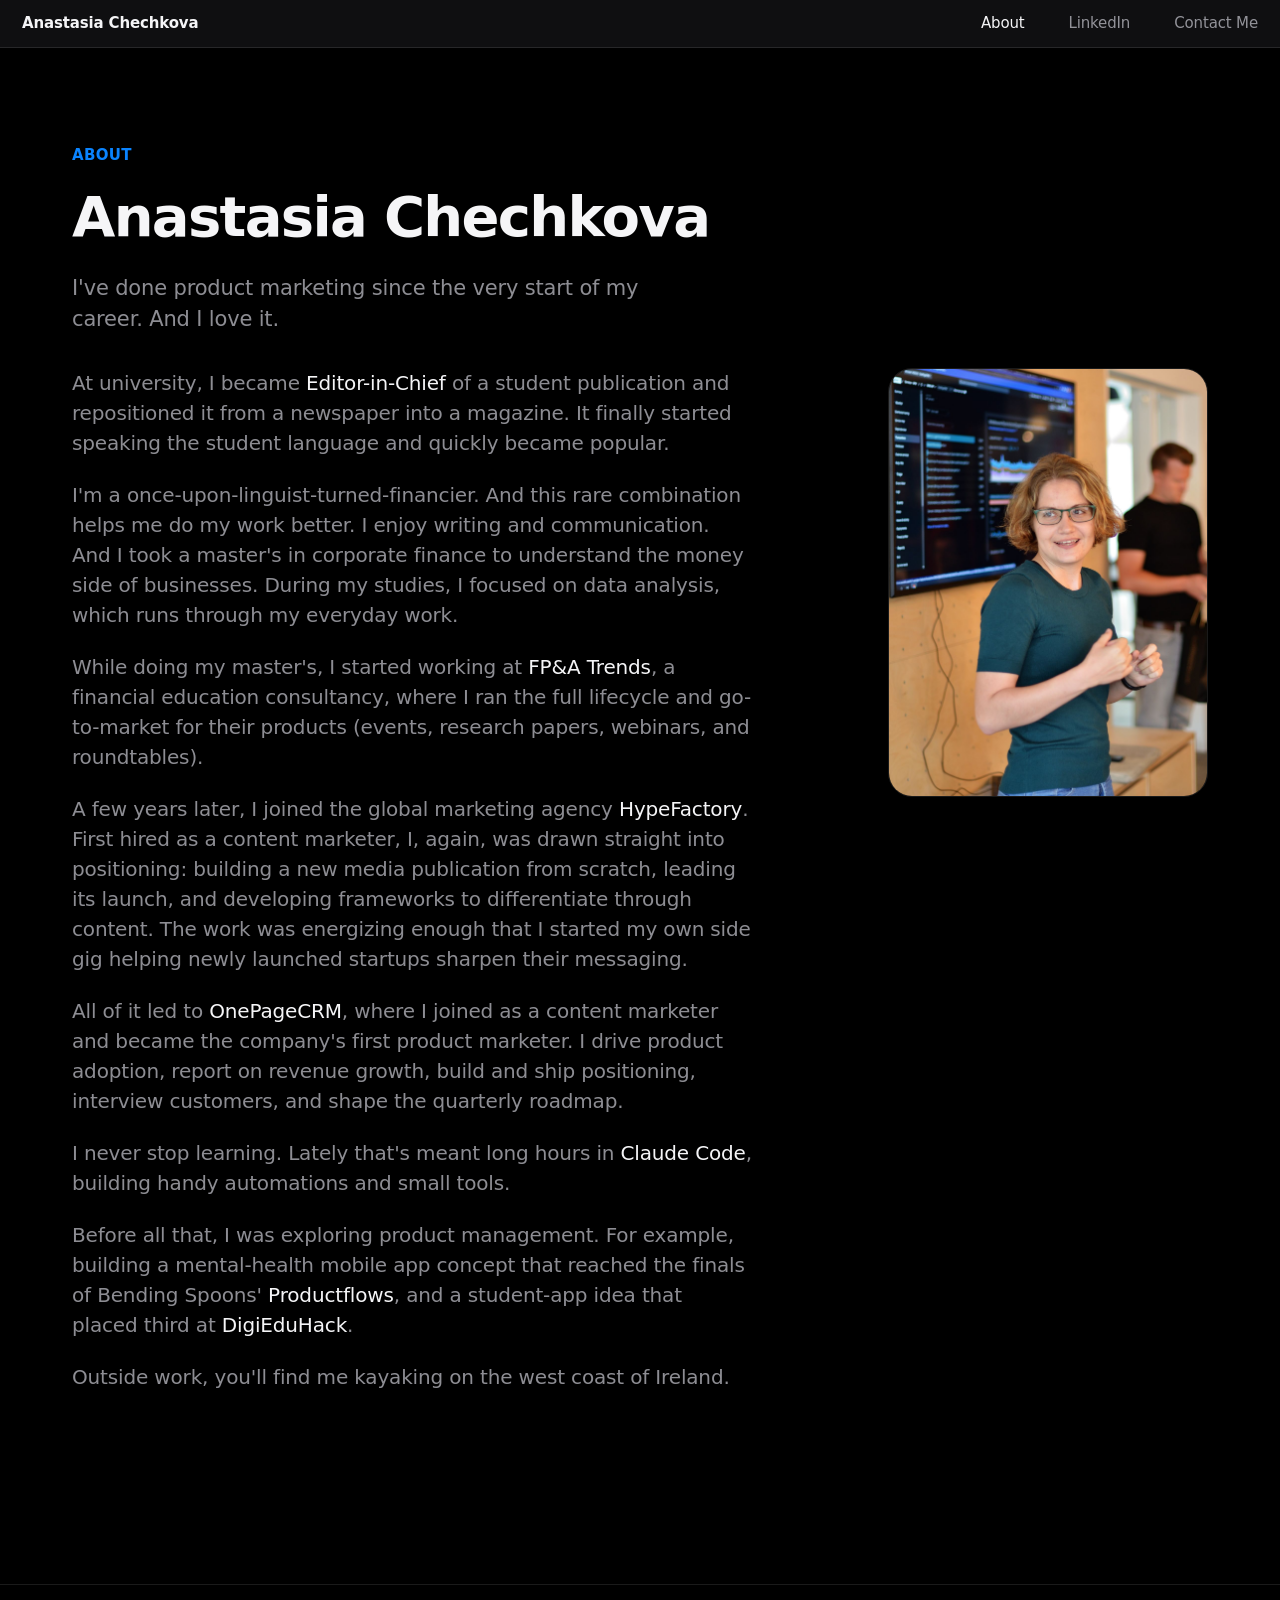
==== about/index.html @ 690389bf "Initial commit: personal website" ====
<!DOCTYPE html>
<html lang="en">
<head>
  <meta charset="UTF-8" />
  <meta name="viewport" content="width=device-width, initial-scale=1.0" />
  <meta name="color-scheme" content="dark" />
  <title>About — Anastasia Chechkova</title>
  <link rel="icon" href="data:image/svg+xml,%3Csvg xmlns='http://www.w3.org/2000/svg' viewBox='0 0 32 32'%3E%3Crect width='32' height='32' rx='7' fill='%23000000'/%3E%3Ctext x='16' y='22' font-family='-apple-system,system-ui,sans-serif' font-size='18' font-weight='600' fill='%230a84ff' text-anchor='middle'%3EA%3C/text%3E%3C/svg%3E" />
  <link rel="stylesheet" href="/styles.css" />
  <script async src="https://tally.so/widgets/embed.js"></script>
</head>
<body>
  <nav class="nav">
    <a href="/" class="brand">Anastasia Chechkova</a>
    <button class="nav-toggle" type="button" aria-label="Menu" aria-expanded="false" aria-controls="navMenu">
      <span></span><span></span><span></span>
    </button>
    <div class="nav-menu" id="navMenu">
    <!-- <a href="/projects/">Projects</a> -->
    <!-- <a href="/blog/">Blog</a> -->
    <a href="/about/" class="active">About</a>
    <a href="https://www.linkedin.com/in/anastasia-chechkova/" target="_blank" rel="noopener">LinkedIn</a>
    <a href="#" data-tally-open="zxRKqR" data-tally-layout="modal" data-tally-width="572" data-tally-hide-title="1" data-tally-emoji-text="👋" data-tally-emoji-animation="wave" data-tally-auto-close="2000">Contact Me</a>
    </div>
  </nav>

  <main>
    <header class="page-head reveal">
      <div class="eyebrow">About</div>
      <h1>Anastasia Chechkova</h1>
      <p>I've done product marketing since the very start of my career. And I love it.</p>
    </header>

    <section class="section" style="padding-top: 24px;">
      <div class="about-layout">
      <div class="prose reveal">
        <p>At university, I became <strong>Editor-in-Chief</strong> of a student publication and repositioned it from a newspaper into a magazine. It finally started speaking the student language and quickly became popular.</p>

        <p>I'm a once-upon-linguist-turned-financier. And this rare combination helps me do my work better. I enjoy writing and communication. And I took a master's in corporate finance to understand the money side of businesses. During my studies, I focused on data analysis, which runs through my everyday work.</p>

        <p>While doing my master's, I started working at <strong>FP&amp;A Trends</strong>, a financial education consultancy, where I ran the full lifecycle and go-to-market for their products (events, research papers, webinars, and roundtables).</p>

        <p>A few years later, I joined the global marketing agency <strong>HypeFactory</strong>. First hired as a content marketer, I, again, was drawn straight into positioning: building a new media publication from scratch, leading its launch, and developing frameworks to differentiate through content. The work was energizing enough that I started my own side gig helping newly launched startups sharpen their messaging.</p>

        <p>All of it led to <strong>OnePageCRM</strong>, where I joined as a content marketer and became the company's first product marketer. I drive product adoption, report on revenue growth, build and ship positioning, interview customers, and shape the quarterly roadmap.</p>

        <p>I never stop learning. Lately that's meant long hours in <strong>Claude Code</strong>, building handy automations and small tools.</p>

        <p>Before all that, I was exploring product management. For example, building a mental-health mobile app concept that reached the finals of Bending Spoons' <strong>Productflows</strong>, and a student-app idea that placed third at <strong>DigiEduHack</strong>.</p>

        <p>Outside work, you'll find me kayaking on the west coast of Ireland.</p>
      </div>

        <figure class="about-photo reveal">
          <img src="/assets/anastasia-talk.jpg" alt="Anastasia Chechkova presenting at a talk" />
        </figure>
      </div>
    </section>
  </main>

  <footer>© 2026 Anastasia Chechkova</footer>
  <script src="/scripts.js"></script>
</body>
</html>
---- styles.css ----
/* ==========================================================================
   Personal site — Apple HIG-inspired, dark mode
   Design tokens follow Apple's dark system palette & SF type scale.
   Edit values here; every page shares this file.
   ========================================================================== */

:root {
  /* Backgrounds (Apple dark: base black, elevated grays) */
  --bg:            #000000;
  --bg-elevated:   #1c1c1e;
  --bg-elevated-2: #2c2c2e;
  --hairline:      rgba(255, 255, 255, 0.10);

  /* Text (label colors per HIG) */
  --label:           #f5f5f7;
  --label-secondary: rgba(235, 235, 245, 0.60);
  --label-tertiary:  rgba(235, 235, 245, 0.30);

  /* Accent — system blue (dark) */
  --accent:       #0a84ff;
  --accent-hover: #409cff;

  /* Type — San Francisco with graceful fallbacks */
  --font: -apple-system, BlinkMacSystemFont, "SF Pro Display", "SF Pro Text",
          "Helvetica Neue", "Inter", system-ui, sans-serif;

  /* Rhythm */
  --radius:     18px;
  --radius-lg:  24px;
  --maxw:       1180px;
  --nav-h:      48px;
  --ease:       cubic-bezier(0.28, 0.11, 0.32, 1);
}

* { box-sizing: border-box; margin: 0; padding: 0; }

html { scroll-behavior: smooth; -webkit-text-size-adjust: 100%; }

body {
  font-family: var(--font);
  background: var(--bg);
  color: var(--label);
  line-height: 1.5;
  -webkit-font-smoothing: antialiased;
  -moz-osx-font-smoothing: grayscale;
  letter-spacing: -0.01em;
}

::selection { background: rgba(10, 132, 255, 0.35); }

a { color: var(--accent); text-decoration: none; transition: color 0.2s var(--ease); }
a:hover { color: var(--accent-hover); }

/* ---------- Navigation ------------------------------------------------- */
.nav {
  position: sticky;
  top: 0;
  z-index: 100;
  height: var(--nav-h);
  display: flex;
  align-items: center;
  padding: 0 22px;
  background: rgba(22, 22, 24, 0.72);
  backdrop-filter: saturate(180%) blur(20px);
  -webkit-backdrop-filter: saturate(180%) blur(20px);
  border-bottom: 1px solid var(--hairline);
}

.nav a {
  color: var(--label-secondary);
  font-size: 15px;
  font-weight: 400;
  letter-spacing: -0.01em;
  transition: color 0.2s var(--ease);
}
.nav a:hover { color: var(--label); }
.nav a.brand { color: var(--label); font-weight: 600; margin-right: auto; }
.nav a.active { color: var(--label); }

.nav-menu { display: flex; align-items: center; gap: clamp(20px, 4vw, 44px); }

/* Hamburger button (hidden on desktop) */
.nav-toggle {
  display: none;
  flex-direction: column;
  justify-content: center;
  gap: 5px;
  width: 40px;
  height: 40px;
  margin-left: 8px;
  padding: 8px;
  background: none;
  border: 0;
  cursor: pointer;
}
.nav-toggle span {
  display: block;
  width: 22px;
  height: 2px;
  border-radius: 2px;
  background: var(--label-secondary);
  transition: transform 0.25s var(--ease), opacity 0.25s var(--ease);
}
/* Morph to an X when open */
.nav-toggle.open span:nth-child(1) { transform: translateY(7px) rotate(45deg); }
.nav-toggle.open span:nth-child(2) { opacity: 0; }
.nav-toggle.open span:nth-child(3) { transform: translateY(-7px) rotate(-45deg); }

@media (max-width: 640px) {
  .nav-toggle { display: flex; }
  .nav-menu {
    position: absolute;
    top: var(--nav-h);
    left: 0;
    right: 0;
    display: none;
    flex-direction: column;
    align-items: stretch;
    gap: 0;
    padding: 6px 22px 14px;
    background: #161618;
    backdrop-filter: saturate(180%) blur(20px);
    -webkit-backdrop-filter: saturate(180%) blur(20px);
    border-bottom: 1px solid var(--hairline);
  }
  .nav-menu.open { display: flex; }
  .nav-menu a { padding: 13px 0; font-size: 17px; border-bottom: 1px solid var(--hairline); }
  .nav-menu a:last-child { border-bottom: 0; }
}

/* ---------- Layout ----------------------------------------------------- */
main { max-width: var(--maxw); margin: 0 auto; padding: 0 22px; }

.section { padding: clamp(56px, 12vw, 130px) 0; }

/* ---------- Hero (full-width top block) ------------------------------- */
.hero-top {
  padding: clamp(72px, 15vh, 156px) 0 clamp(44px, 8vh, 88px);
}
.hero-top h1 {
  font-size: clamp(42px, 7vw, 82px);
  font-weight: 600;
  letter-spacing: -0.035em;
  line-height: 1.03;
  max-width: 16ch;
}
.hero-top p {
  font-size: clamp(18px, 2.3vw, 22px);
  color: var(--label-secondary);
  max-width: 560px;
  margin-top: 24px;
}
.hero-top .btn-row { justify-content: flex-start; margin-top: 34px; }

/* gradient name + waving hand (reusable) */
.grad {
  background: linear-gradient(180deg, #ffffff 0%, #b8b8bd 100%);
  -webkit-background-clip: text;
  background-clip: text;
  color: transparent;
}
.wave { display: inline-block; transform-origin: 70% 80%; }
@media (prefers-reduced-motion: no-preference) {
  .wave { animation: wave 2.8s ease-in-out 0.8s infinite; }
  @keyframes wave {
    0%, 55%, 100% { transform: rotate(0deg); }
    62% { transform: rotate(9deg); }
    72% { transform: rotate(-5deg); }
    82% { transform: rotate(7deg); }
    92% { transform: rotate(-2deg); }
  }
}

/* ---------- Section head (title + see-all link) ---------------------- */
.section-head {
  display: flex;
  align-items: baseline;
  justify-content: space-between;
  gap: 20px;
  margin-bottom: 26px;
}
.section-head h2 {
  font-size: clamp(24px, 3vw, 34px);
  font-weight: 600;
  letter-spacing: -0.025em;
}
.see-all { font-size: 15px; font-weight: 500; white-space: nowrap; }

/* ---------- Project cards -------------------------------------------- */
.proj-grid {
  display: grid;
  gap: 20px;
  grid-template-columns: repeat(auto-fill, minmax(300px, 1fr));
}
.proj-card {
  display: flex;
  flex-direction: column;
  background: var(--bg-elevated);
  border: 1px solid var(--hairline);
  border-radius: var(--radius-lg);
  padding: 26px 28px 24px;
  transition: transform 0.35s var(--ease), background 0.35s var(--ease), border-color 0.35s var(--ease);
}
.proj-card:hover {
  transform: translateY(-4px);
  background: var(--bg-elevated-2);
  border-color: rgba(255, 255, 255, 0.18);
}
.proj-card .year {
  color: var(--label-tertiary);
  font-size: 14px;
  font-variant-numeric: tabular-nums;
}
.proj-card h3 {
  font-size: 22px;
  font-weight: 600;
  letter-spacing: -0.02em;
  color: var(--accent);
  margin-top: 6px;
  transition: color 0.2s var(--ease);
}
.proj-card:hover h3 { color: var(--accent-hover); }
.proj-card p {
  color: var(--label-secondary);
  font-size: 16px;
  margin-top: 10px;
  flex: 1;
}
.proj-actions { display: flex; flex-wrap: wrap; gap: 10px; margin-top: 22px; }
.proj-btn {
  display: inline-flex;
  align-items: center;
  gap: 6px;
  padding: 8px 16px;
  border-radius: 10px;
  background: var(--bg-elevated-2);
  border: 1px solid var(--hairline);
  color: var(--label);
  font-size: 14px;
  font-weight: 500;
  transition: transform 0.2s var(--ease), background 0.2s var(--ease), border-color 0.2s var(--ease);
}
.proj-btn:hover {
  background: #3a3a3c;
  color: var(--label);
  border-color: rgba(255, 255, 255, 0.22);
  transform: translateY(-1px);
}

@media (max-width: 640px) {
  .hero-top { padding-top: clamp(56px, 12vh, 96px); }
}

/* ---------- Buttons ---------------------------------------------------- */
.btn-row { display: flex; gap: 14px; flex-wrap: wrap; justify-content: center; margin-top: 8px; }

.btn {
  display: inline-flex;
  align-items: center;
  gap: 8px;
  padding: 12px 24px;
  border-radius: 980px;
  font-size: 16px;
  font-weight: 500;
  transition: transform 0.2s var(--ease), background 0.2s var(--ease), opacity 0.2s var(--ease);
}
.btn-primary { background: var(--accent); color: #fff; }
.btn-primary:hover { background: var(--accent-hover); color: #fff; transform: scale(1.02); }
.btn-secondary { background: var(--bg-elevated-2); color: var(--label); }
.btn-secondary:hover { color: var(--label); background: #3a3a3c; transform: scale(1.02); }

/* ---------- Page headers ---------------------------------------------- */
.page-head { padding: clamp(48px, 9vw, 96px) 0 8px; }
.page-head .eyebrow {
  color: var(--accent);
  font-size: 15px;
  font-weight: 600;
  letter-spacing: 0.02em;
  text-transform: uppercase;
}
.page-head h1 {
  font-size: clamp(34px, 6vw, 56px);
  font-weight: 600;
  letter-spacing: -0.03em;
  margin-top: 8px;
}
.page-head p {
  color: var(--label-secondary);
  font-size: clamp(17px, 2.2vw, 21px);
  max-width: 640px;
  margin-top: 14px;
}

/* ---------- Cards / grid ---------------------------------------------- */
.grid { display: grid; gap: 20px; grid-template-columns: repeat(auto-fill, minmax(280px, 1fr)); }

.card {
  background: var(--bg-elevated);
  border: 1px solid var(--hairline);
  border-radius: var(--radius-lg);
  padding: 28px;
  transition: transform 0.35s var(--ease), background 0.35s var(--ease), border-color 0.35s var(--ease);
}
.card:hover { transform: translateY(-4px); background: var(--bg-elevated-2); border-color: rgba(255,255,255,0.18); }

.card .tag {
  display: inline-block;
  font-size: 12px;
  font-weight: 600;
  letter-spacing: 0.04em;
  text-transform: uppercase;
  color: var(--label-tertiary);
  margin-bottom: 14px;
}
.card h3 { font-size: 22px; font-weight: 600; letter-spacing: -0.02em; margin-bottom: 8px; }
.card p { color: var(--label-secondary); font-size: 16px; }
.card .arrow { color: var(--accent); font-size: 15px; font-weight: 500; margin-top: 18px; display: inline-block; }

/* ---------- Blog list -------------------------------------------------- */
.post-list { display: flex; flex-direction: column; }
.post {
  display: flex;
  justify-content: space-between;
  align-items: baseline;
  gap: 24px;
  padding: 26px 4px;
  border-bottom: 1px solid var(--hairline);
  transition: padding-left 0.3s var(--ease);
}
.post:hover { padding-left: 12px; }
.post:first-child { border-top: 1px solid var(--hairline); }
.post .meta { color: var(--label-tertiary); font-size: 14px; white-space: nowrap; }
.post h3 { font-size: 21px; font-weight: 500; letter-spacing: -0.02em; color: var(--label); }
.post p { color: var(--label-secondary); font-size: 16px; margin-top: 6px; }

/* ---------- About ------------------------------------------------------ */
.about-layout {
  display: grid;
  grid-template-columns: minmax(0, 1fr) 320px;
  gap: clamp(32px, 5vw, 68px);
  align-items: start;
}
.about-photo { position: sticky; top: calc(var(--nav-h) + 32px); }
.about-photo img {
  width: 100%;
  display: block;
  border-radius: var(--radius-lg);
  border: 1px solid var(--hairline);
}
@media (max-width: 820px) {
  .about-layout { grid-template-columns: 1fr; }
  .about-photo { position: static; order: -1; max-width: 340px; }
}

.prose { max-width: 680px; }
.prose p { font-size: clamp(17px, 2.1vw, 20px); color: var(--label-secondary); margin-bottom: 22px; }
.prose p strong { color: var(--label); font-weight: 500; }

.detail-list { list-style: none; margin-top: 40px; border-top: 1px solid var(--hairline); }
.detail-list li {
  display: flex;
  gap: 24px;
  padding: 18px 0;
  border-bottom: 1px solid var(--hairline);
  font-size: 17px;
}
.detail-list li span { color: var(--label-tertiary); min-width: 120px; }
.detail-list li div { color: var(--label); }

/* ---------- Video lightbox --------------------------------------------- */
.vid-modal {
  position: fixed;
  inset: 0;
  z-index: 200;
  display: none;
  align-items: center;
  justify-content: center;
  padding: 22px;
  background: rgba(0, 0, 0, 0.72);
  backdrop-filter: blur(8px);
  -webkit-backdrop-filter: blur(8px);
}
.vid-modal.open { display: flex; }
.vid-frame {
  position: relative;
  width: min(960px, 100%);
  aspect-ratio: 16 / 9;
  background: #000;
  border-radius: var(--radius);
  overflow: hidden;
  border: 1px solid var(--hairline);
}
.vid-frame iframe { position: absolute; inset: 0; width: 100%; height: 100%; border: 0; }
.vid-close {
  position: absolute;
  top: 16px;
  right: 20px;
  width: 36px;
  height: 36px;
  display: inline-flex;
  align-items: center;
  justify-content: center;
  border-radius: 50%;
  background: var(--bg-elevated-2);
  border: 1px solid var(--hairline);
  color: var(--label);
  font-size: 22px;
  line-height: 1;
  cursor: pointer;
  transition: background 0.2s var(--ease);
}
.vid-close:hover { background: #3a3a3c; }

/* ---------- Footer ----------------------------------------------------- */
footer {
  border-top: 1px solid var(--hairline);
  margin-top: 40px;
  height: var(--nav-h);
  display: flex;
  align-items: center;
  justify-content: center;
  padding: 0 22px;
  color: var(--label-tertiary);
  font-size: 13px;
}

/* ---------- Entrance animation ---------------------------------------- */
@media (prefers-reduced-motion: no-preference) {
  .reveal { opacity: 0; transform: translateY(16px); animation: rise 0.8s var(--ease) forwards; }
  .reveal:nth-child(2) { animation-delay: 0.06s; }
  .reveal:nth-child(3) { animation-delay: 0.12s; }
  .reveal:nth-child(4) { animation-delay: 0.18s; }
  @keyframes rise { to { opacity: 1; transform: none; } }
}
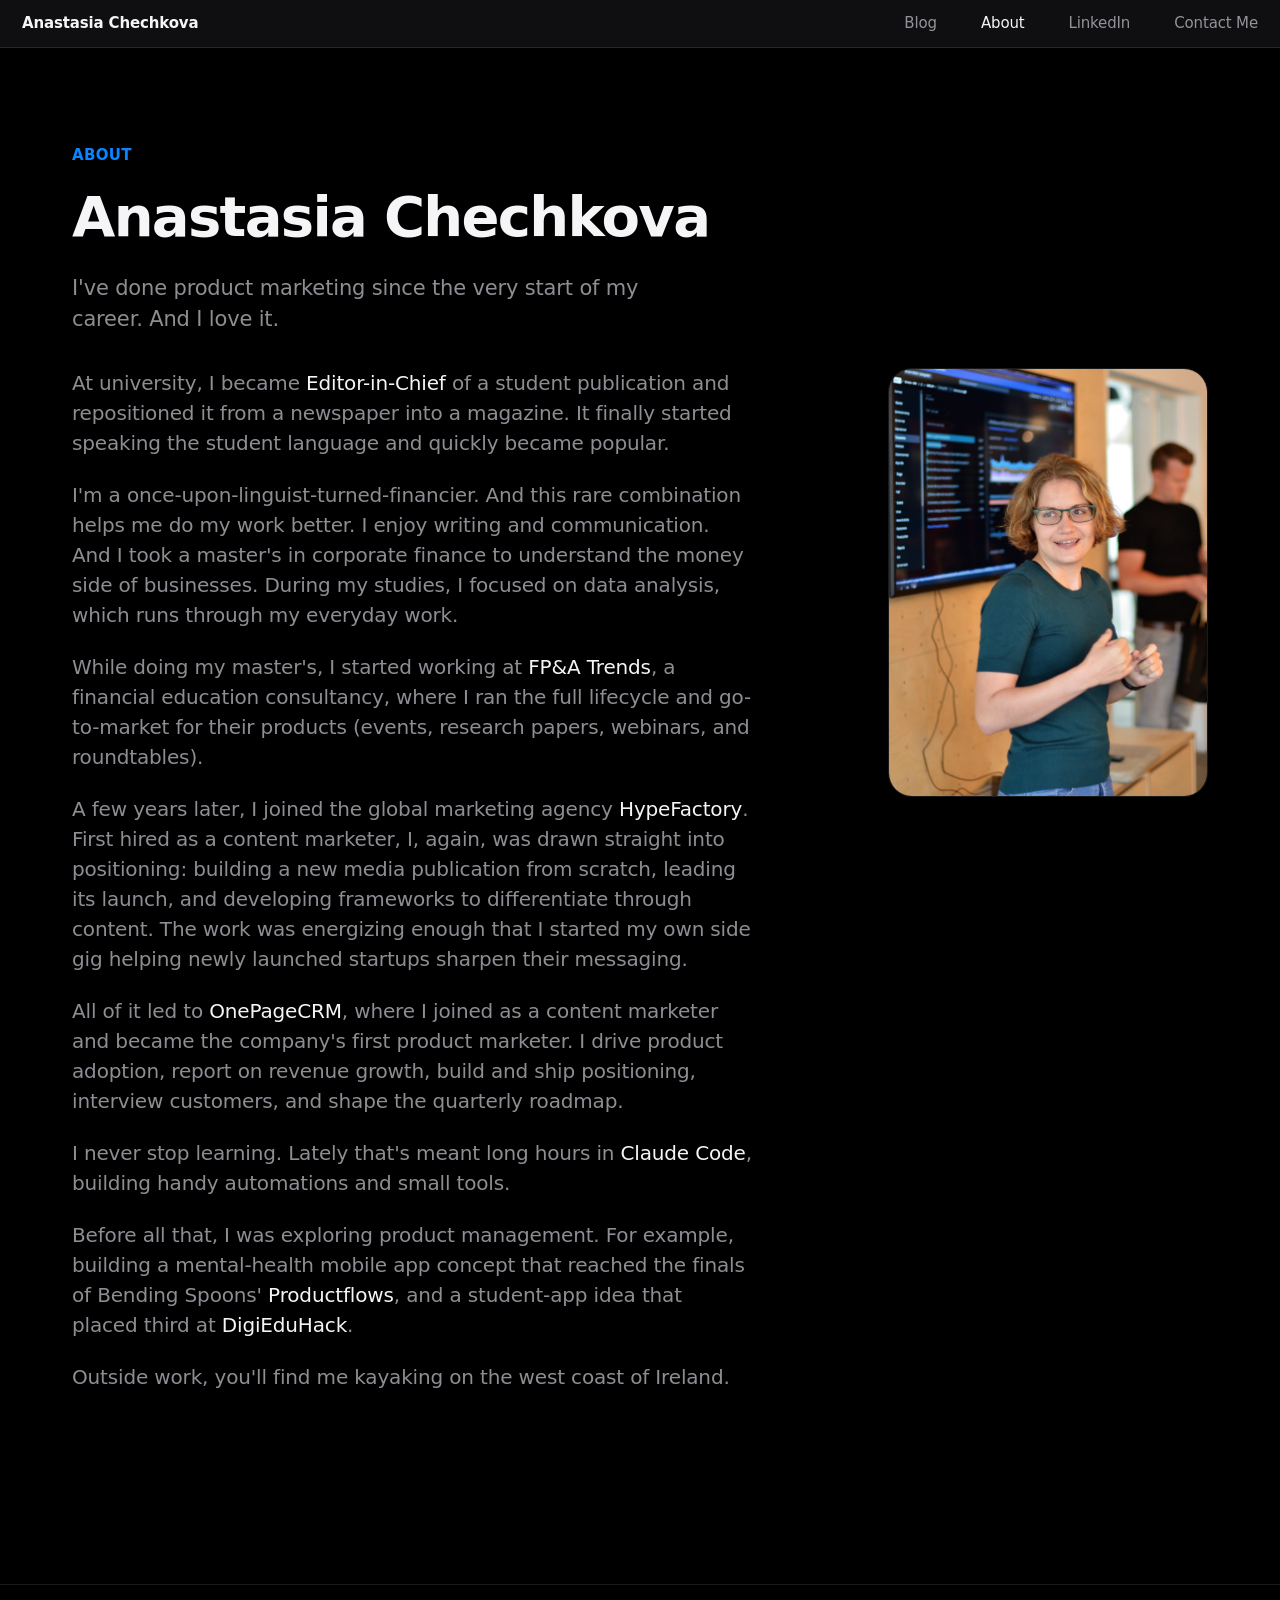
==== commit 8daad5da: "Added two blog posts with tables of contents + homepage updates" ====
--- a/about/index.html
+++ b/about/index.html
@@ -17,7 +17,7 @@
     </button>
     <div class="nav-menu" id="navMenu">
     <!-- <a href="/projects/">Projects</a> -->
-    <!-- <a href="/blog/">Blog</a> -->
+    <a href="/blog/">Blog</a>
     <a href="/about/" class="active">About</a>
     <a href="https://www.linkedin.com/in/anastasia-chechkova/" target="_blank" rel="noopener">LinkedIn</a>
     <a href="#" data-tally-open="zxRKqR" data-tally-layout="modal" data-tally-width="572" data-tally-hide-title="1" data-tally-emoji-text="👋" data-tally-emoji-animation="wave" data-tally-auto-close="2000">Contact Me</a>
--- a/styles.css
+++ b/styles.css
@@ -356,6 +356,182 @@
 .prose p { font-size: clamp(17px, 2.1vw, 20px); color: var(--label-secondary); margin-bottom: 22px; }
 .prose p strong { color: var(--label); font-weight: 500; }
 
+/* ---------- Blog article ---------------------------------------------- */
+.back-link { display: inline-block; color: var(--label-secondary); font-size: 15px; margin-bottom: 6px; }
+.back-link:hover { color: var(--label); }
+
+/* Two-column layout: sticky table of contents + prose */
+.post-body {
+  display: grid;
+  grid-template-columns: 190px minmax(0, 680px);
+  gap: clamp(56px, 8vw, 112px);
+  align-items: start;
+  padding: 48px 0 clamp(56px, 12vw, 130px);
+}
+.toc {
+  position: sticky;
+  top: calc(var(--nav-h) + 40px);
+  align-self: start;
+}
+.toc-title {
+  font-size: 12px;
+  font-weight: 600;
+  letter-spacing: 0.05em;
+  text-transform: uppercase;
+  color: var(--label-tertiary);
+  margin-bottom: 12px;
+  padding-left: 16px;
+}
+.toc nav { display: flex; flex-direction: column; border-left: 1px solid var(--hairline); }
+.toc a {
+  color: var(--label-secondary);
+  font-size: 14px;
+  line-height: 1.35;
+  padding: 8px 0 8px 16px;
+  margin-left: -1px;
+  border-left: 1px solid transparent;
+  transition: color 0.2s var(--ease), border-color 0.2s var(--ease);
+}
+.toc a:hover { color: var(--label); }
+.toc a.active { color: var(--accent); border-left-color: var(--accent); }
+
+@media (max-width: 900px) {
+  .post-body { grid-template-columns: 1fr; padding-top: 8px; }
+  .toc { display: none; }
+}
+
+.prose h2 {
+  font-size: clamp(22px, 3vw, 28px);
+  font-weight: 600;
+  letter-spacing: -0.025em;
+  color: var(--label);
+  margin: 44px 0 16px;
+  scroll-margin-top: calc(var(--nav-h) + 24px);
+}
+.prose ul { margin: 0 0 22px; padding-left: 24px; }
+.prose li {
+  font-size: clamp(17px, 2.1vw, 20px);
+  color: var(--label-secondary);
+  margin-bottom: 10px;
+}
+.prose li strong { color: var(--label); font-weight: 500; }
+.prose a { color: var(--accent); }
+.prose a:hover { color: var(--accent-hover); }
+
+.prose code {
+  font-family: "SF Mono", ui-monospace, SFMono-Regular, Menlo, Consolas, monospace;
+  font-size: 0.86em;
+  background: var(--bg-elevated-2);
+  border: 1px solid var(--hairline);
+  border-radius: 6px;
+  padding: 2px 6px;
+  color: var(--label);
+}
+.prose pre {
+  background: var(--bg-elevated);
+  border: 1px solid var(--hairline);
+  border-radius: var(--radius);
+  padding: 20px 22px;
+  overflow-x: auto;
+  margin: 0 0 26px;
+}
+.prose pre code {
+  background: none;
+  border: 0;
+  padding: 0;
+  font-size: 14px;
+  line-height: 1.65;
+  color: #abb2bf;
+}
+/* Syntax tokens (One Dark palette) */
+.tok-k { color: #c678dd; }                 /* keyword */
+.tok-s { color: #98c379; }                 /* string */
+.tok-c { color: #7f848e; font-style: italic; } /* comment */
+.tok-f { color: #61afef; }                 /* function */
+.tok-b { color: #e5c07b; }                 /* built-in / class */
+.tok-n { color: #d19a66; }                 /* constant / number */
+.prose .note {
+  border-left: 3px solid var(--accent);
+  background: var(--bg-elevated);
+  border-radius: 0 12px 12px 0;
+  padding: 14px 18px;
+  margin: 0 0 26px;
+  font-size: 16px;
+  color: var(--label-secondary);
+}
+.prose .note p { font-size: 16px; margin: 0; }
+.prose .note strong { color: var(--label); }
+
+/* Live demo embed — phone frame (app is mobile-first) */
+.demo-embed { margin: 40px 0 48px; scroll-margin-top: calc(var(--nav-h) + 24px); }
+.demo-phone {
+  max-width: 375px;
+  margin: 0 auto;
+  aspect-ratio: 375 / 750;
+  padding: 10px;
+  background: #1a1a1c;
+  border: 1px solid var(--hairline);
+  border-radius: 34px;
+  box-shadow: 0 24px 60px rgba(0, 0, 0, 0.5), inset 0 0 0 1px rgba(255, 255, 255, 0.04);
+  overflow: hidden;
+}
+.demo-phone iframe {
+  width: 100%;
+  height: 100%;
+  border: 0;
+  border-radius: 25px;
+  display: block;
+  background: #fff;
+}
+.demo-embed figcaption {
+  text-align: center;
+  color: var(--label-tertiary);
+  font-size: 14px;
+  margin-top: 16px;
+}
+
+/* Spreadsheet screenshot embed */
+.sheet-embed { margin: 40px 0 48px; }
+.sheet-embed .sheet-frame {
+  border: 1px solid var(--hairline);
+  border-radius: 12px;
+  overflow: hidden;
+  box-shadow: 0 18px 44px rgba(0, 0, 0, 0.45);
+  background: #fff;
+}
+.sheet-embed img { width: 100%; height: auto; display: block; }
+.sheet-embed figcaption {
+  text-align: center;
+  color: var(--label-tertiary);
+  font-size: 14px;
+  margin-top: 14px;
+}
+
+/* Two-up problem cards */
+.problem-grid {
+  display: grid;
+  grid-template-columns: 1fr 1fr;
+  gap: 16px;
+  margin: 40px 0 48px;
+}
+.problem-card {
+  background: var(--bg-elevated);
+  border: 1px solid var(--hairline);
+  border-radius: var(--radius);
+  padding: 22px 24px;
+}
+.problem-card .who {
+  display: block;
+  font-size: 13px;
+  font-weight: 600;
+  letter-spacing: 0.03em;
+  text-transform: uppercase;
+  color: var(--accent);
+  margin-bottom: 10px;
+}
+.problem-card p { font-size: 16px; color: var(--label-secondary); margin: 0; }
+@media (max-width: 560px) { .problem-grid { grid-template-columns: 1fr; } }
+
 .detail-list { list-style: none; margin-top: 40px; border-top: 1px solid var(--hairline); }
 .detail-list li {
   display: flex;
